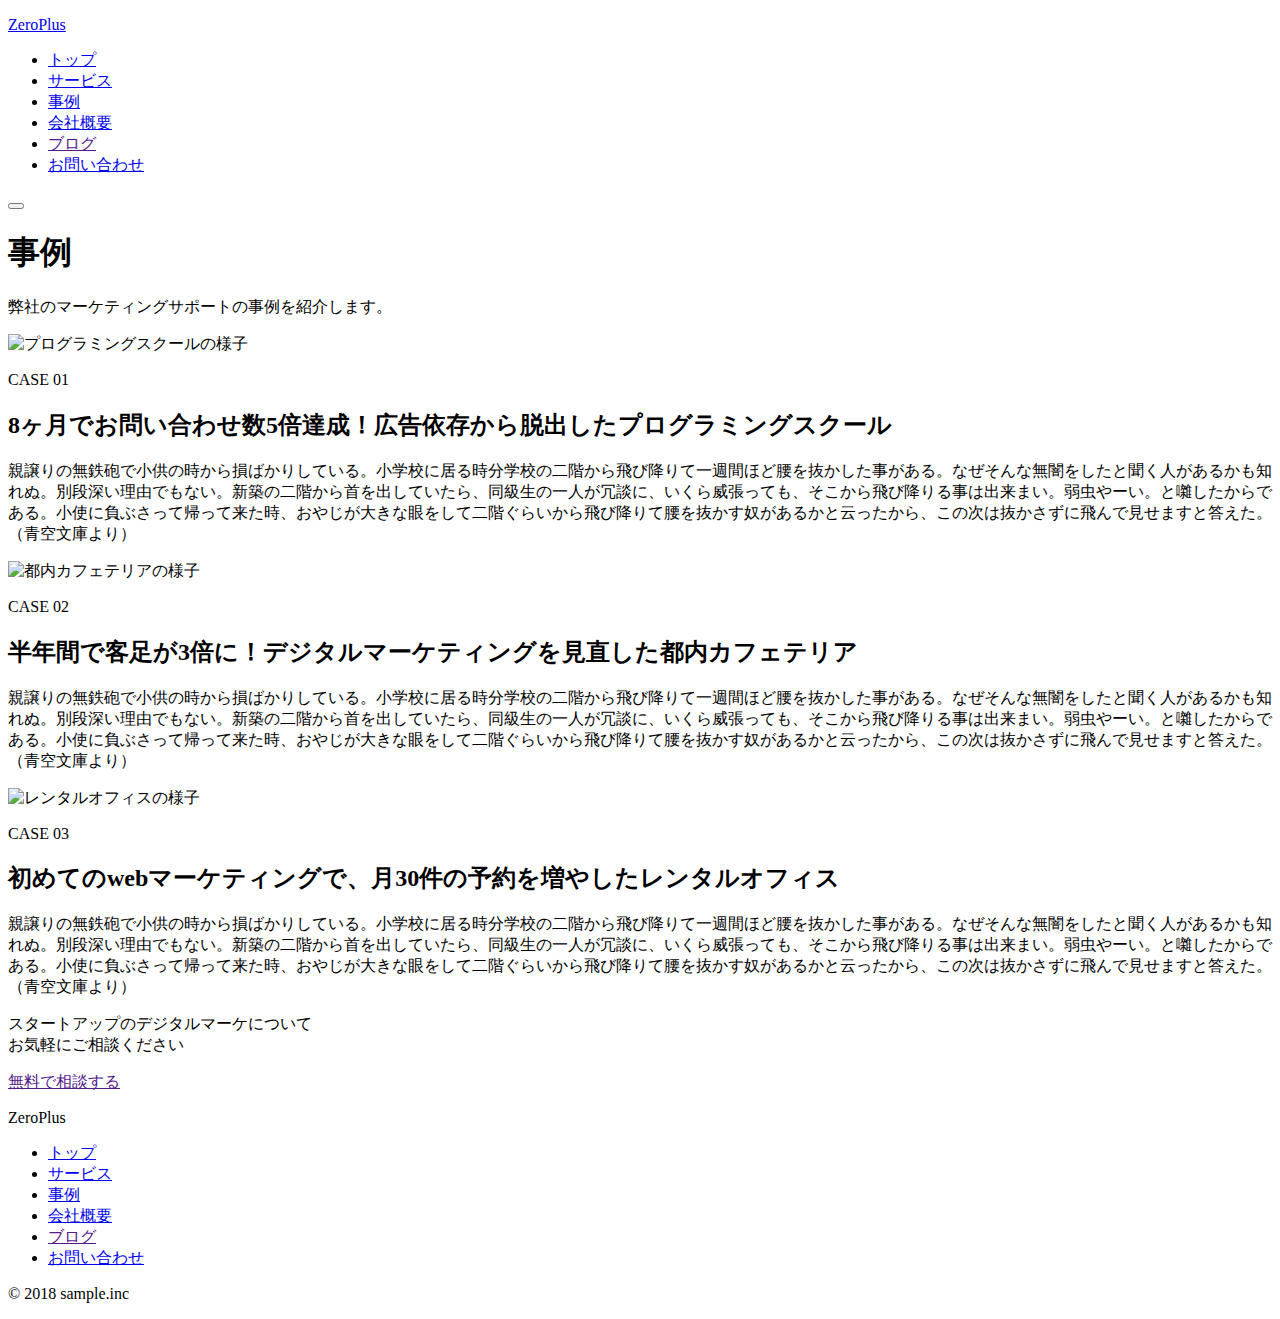
==== case.html @ 6a93fd20 "Add files via upload" ====
<!DOCTYPE html>
<html lang="ja">
  <head>
    <meta charset="utf-8" />
    <meta name="viewport" content="width=device-width,initial-scale=1" />
    <title>事例|ZeroPlus Corporate</title>
    <meta
      name="description"
      content="弊社のマーケティングサポートの事例を紹介します。"
    />
    <meta name="format-detection" content="telephone=no" />

    <!-- favicon/webclipicon -->
    <link rel="icon" href="favicon.png" type="image/png" />
    <link rel="icon" href="favicon.svg" type="image/svg+xml" />
    <link rel="apple-touch-icon" href="favicon.png" />

    <!-- ogp -->
    <meta property="og:site_name" content="ZeroPlus Corporate" />
    <meta
      property="og:url"
      content="https://zero-plus.io/lesson/ogp/hp_ogp.jpg"
    />
    <meta property="og:type" content="article" />
    <meta property="og:title" content="事例|ZeroPlus Corporate" />
    <meta
      property="og:description"
      content="弊社のマーケティングサポートの事例を紹介します。"
    />
    <meta
      property="og:image"
      content="https://zero-plus.io/lesson/ogp/hp_ogp.jpg"
    />
    <meta property="og:locale" content="ja_JP" />
    <meta name="twitter:card" content="summary_large_image" />
    <meta
      name="twitter:description"
      content="弊社のマーケティングサポートの事例を紹介します。"
    />
    <meta
      name="twitter:image:src"
      content="https://zero-plus.io/lesson/ogp/hp_ogp.jpg"
    />

    <!-- google fonts -->
    <link rel="preconnect" href="https://fonts.googleapis.com" />
    <link rel="preconnect" href="https://fonts.gstatic.com" crossorigin />
    <link
      href="https://fonts.googleapis.com/css2?family=Noto+Sans+JP:wght@400;700&display=swap"
      rel="stylesheet"
    />

    <!-- css -->
    <link rel="stylesheet" href="css/reset.css" />
    <link rel="stylesheet" href="css/style.css" />
  </head>
  <body>
    <header class="l_header">
      <p class="l_header-logo">
        <a href="index.html" class="l_header-logo_link">ZeroPlus</a>
      </p>
      <nav class="l_header-nav">
        <ul class="l_header-nav_list">
          <li class="l_header-nav_item">
            <a href="index.html" class="l_header-nav_link">トップ</a>
          </li>
          <li class="l_header-nav_item">
            <a href="service.html" class="l_header-nav_link">サービス</a>
          </li>
          <li class="l_header-nav_item">
            <a href="case.html" class="l_header-nav_link">事例</a>
          </li>
          <li class="l_header-nav_item">
            <a href="company.html" class="l_header-nav_link">会社概要</a>
          </li>
          <li class="l_header-nav_item">
            <a href="" class="l_header-nav_link">ブログ</a>
          </li>
          <li class="l_header-nav_item">
            <a href="contact.html" class="l_header-nav_link">お問い合わせ</a>
          </li>
        </ul>
      </nav>
      <button class="m_hamburger">
        <span class="m_hamburger-bar"></span>
        <span class="m_hamburger-bar"></span>
        <span class="m_hamburger-bar"></span>
      </button>
    </header>

    <main class="l_main">
      <div class="m_kv">
        <div class="m_kv-inner l_container-lg">
          <div class="m_kv-box">
            <h1 class="m_kv-title">事例</h1>
            <p class="m_kv-desc">
              弊社のマーケティングサポートの事例を紹介します。
            </p>
          </div>
          <!-- /.m_kv-box -->
        </div>
        <!-- /.m_kv-inner -->
      </div>
      <!-- /.m_kv -->

      <section class="case_section">
        <div class="l_contents">
          <div class="case_section-inner case_section-inner__right">
            <div class="case_section_wrapper">
              <img
                src="img/img_work.jpg"
                width="1016"
                height="814"
                alt="プログラミングスクールの様子"
                class="case_section_img"
              />
            </div>
            <!-- /.case_section_wrapper -->
            <div class="case_section_content">
              <p class="case_section-num">
                <span class="case_section-num_icon"></span>
                CASE 01
              </p>
              <h2 class="case_section_title">
                8ヶ月でお問い合わせ数5倍達成！広告依存から脱出したプログラミングスクール
              </h2>
              <p class="case_section_txt">
                親譲りの無鉄砲で小供の時から損ばかりしている。小学校に居る時分学校の二階から飛び降りて一週間ほど腰を抜かした事がある。なぜそんな無闇をしたと聞く人があるかも知れぬ。別段深い理由でもない。新築の二階から首を出していたら、同級生の一人が冗談に、いくら威張っても、そこから飛び降りる事は出来まい。弱虫やーい。と囃したからである。小使に負ぶさって帰って来た時、おやじが大きな眼をして二階ぐらいから飛び降りて腰を抜かす奴があるかと云ったから、この次は抜かさずに飛んで見せますと答えた。（青空文庫より）
              </p>
            </div>
            <!-- /.case_section_content -->
          </div>
          <!-- /.case_section-inner -->
        </div>
        <!-- /.l_contents -->
      </section>

      <section class="case_section">
        <div class="l_contents">
          <div class="case_section-inner">
            <div class="case_section_wrapper">
              <img
                src="img/img_work02.jpg"
                width="1016"
                height="814"
                alt="都内カフェテリアの様子"
                class="case_section_img"
              />
            </div>
            <!-- /.case_section_wrapper -->
            <div class="case_section_content">
              <p class="case_section-num">
                <span class="case_section-num_icon"></span>
                CASE 02
              </p>
              <h2 class="case_section_title">
                半年間で客足が3倍に！デジタルマーケティングを見直した都内カフェテリア
              </h2>
              <p class="case_section_txt">
                親譲りの無鉄砲で小供の時から損ばかりしている。小学校に居る時分学校の二階から飛び降りて一週間ほど腰を抜かした事がある。なぜそんな無闇をしたと聞く人があるかも知れぬ。別段深い理由でもない。新築の二階から首を出していたら、同級生の一人が冗談に、いくら威張っても、そこから飛び降りる事は出来まい。弱虫やーい。と囃したからである。小使に負ぶさって帰って来た時、おやじが大きな眼をして二階ぐらいから飛び降りて腰を抜かす奴があるかと云ったから、この次は抜かさずに飛んで見せますと答えた。（青空文庫より）
              </p>
            </div>
            <!-- /.case_section_content -->
          </div>
          <!-- /.case_section-inner -->
        </div>
        <!-- /.l_contents -->
      </section>

      <section class="case_section">
        <div class="l_contents">
          <div class="case_section-inner case_section-inner__right">
            <div class="case_section_wrapper">
              <img
                src="img/img_work03.jpg"
                width="1016"
                height="814"
                alt="レンタルオフィスの様子"
                class="case_section_img"
              />
            </div>
            <!-- /.case_section_wrapper -->
            <div class="case_section_content">
              <p class="case_section-num">
                <span class="case_section-num_icon"></span>
                CASE 03
              </p>
              <h2 class="case_section_title">
                初めてのwebマーケティングで、月30件の予約を増やしたレンタルオフィス
              </h2>
              <p class="case_section_txt">
                親譲りの無鉄砲で小供の時から損ばかりしている。小学校に居る時分学校の二階から飛び降りて一週間ほど腰を抜かした事がある。なぜそんな無闇をしたと聞く人があるかも知れぬ。別段深い理由でもない。新築の二階から首を出していたら、同級生の一人が冗談に、いくら威張っても、そこから飛び降りる事は出来まい。弱虫やーい。と囃したからである。小使に負ぶさって帰って来た時、おやじが大きな眼をして二階ぐらいから飛び降りて腰を抜かす奴があるかと云ったから、この次は抜かさずに飛んで見せますと答えた。（青空文庫より）
              </p>
            </div>
            <!-- /.case_section_content -->
          </div>
          <!-- /.case_section-inner -->
        </div>
        <!-- /.l_contents -->
      </section>

      <div class="m_cta">
        <div class="m_cta_box">
          <p class="m_cta_txt">
            スタートアップのデジタルマーケについて<br />
            お気軽にご相談ください
          </p>
          <div class="m_cta_btn-wrapper">
            <a href="" class="m_btn m_btn__mail"> 無料で相談する</a>
          </div>
          <!-- /.m_cta_btn-wrapper -->
        </div>
        <!-- /.m_cta_bo -->
      </div>
      <!-- /.m_cta -->
    </main>

    <footer class="l_footer">
      <p class="l_footer_logo">ZeroPlus</p>
      <ul class="l_footer_list">
        <li class="l_footer_item">
          <a href="index.html" class="l_footer_link">トップ</a>
        </li>
        <li class="l_footer_item">
          <a href="service.html" class="l_footer_link">サービス</a>
        </li>
        <li class="l_footer_item">
          <a href="case.html" class="l_footer_link">事例</a>
        </li>
        <li class="l_footer_item">
          <a href="company.html" class="l_footer_link">会社概要</a>
        </li>
        <li class="l_footer_item">
          <a href="" class="l_footer_link">ブログ</a>
        </li>
        <li class="l_footer_item">
          <a href="contact.html" class="l_footer_link">お問い合わせ</a>
        </li>
      </ul>
      <p class="l_footer-copyright">&copy; 2018 sample.inc</p>
    </footer>
  </body>
</html>
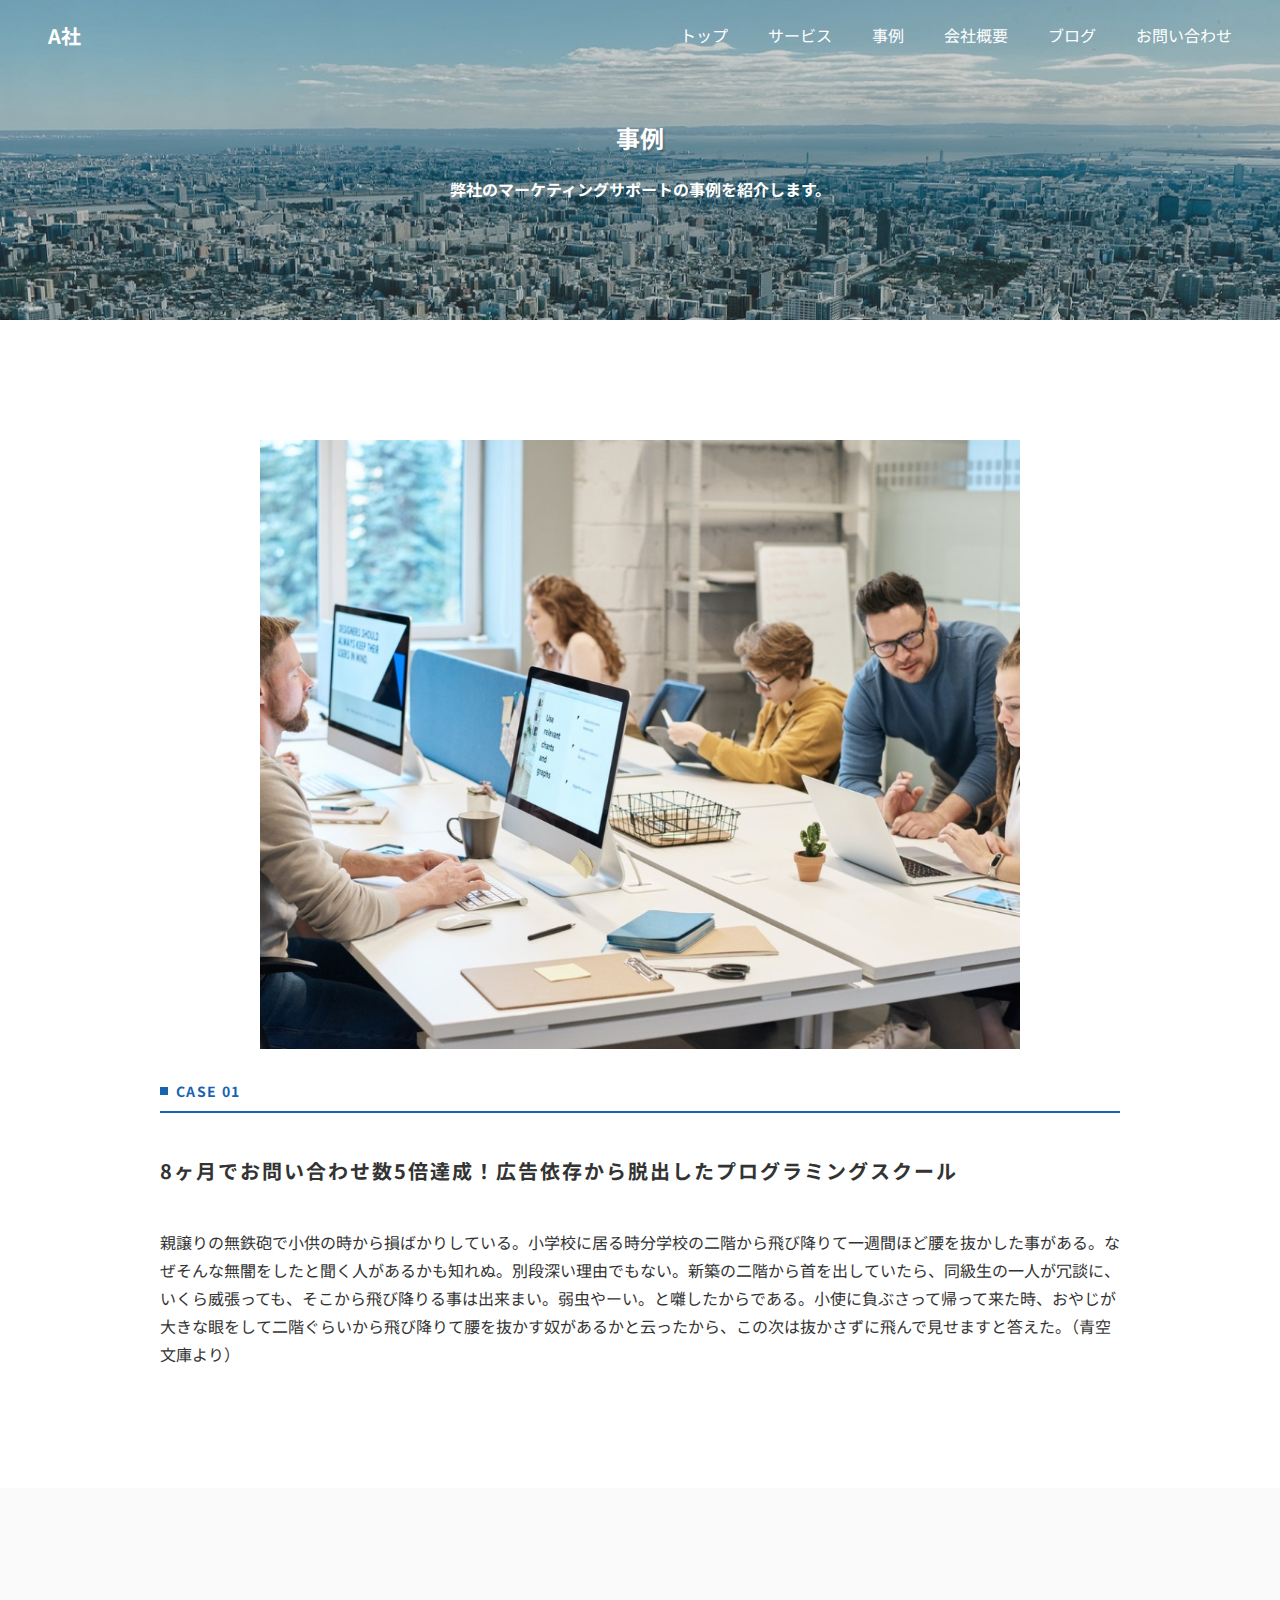
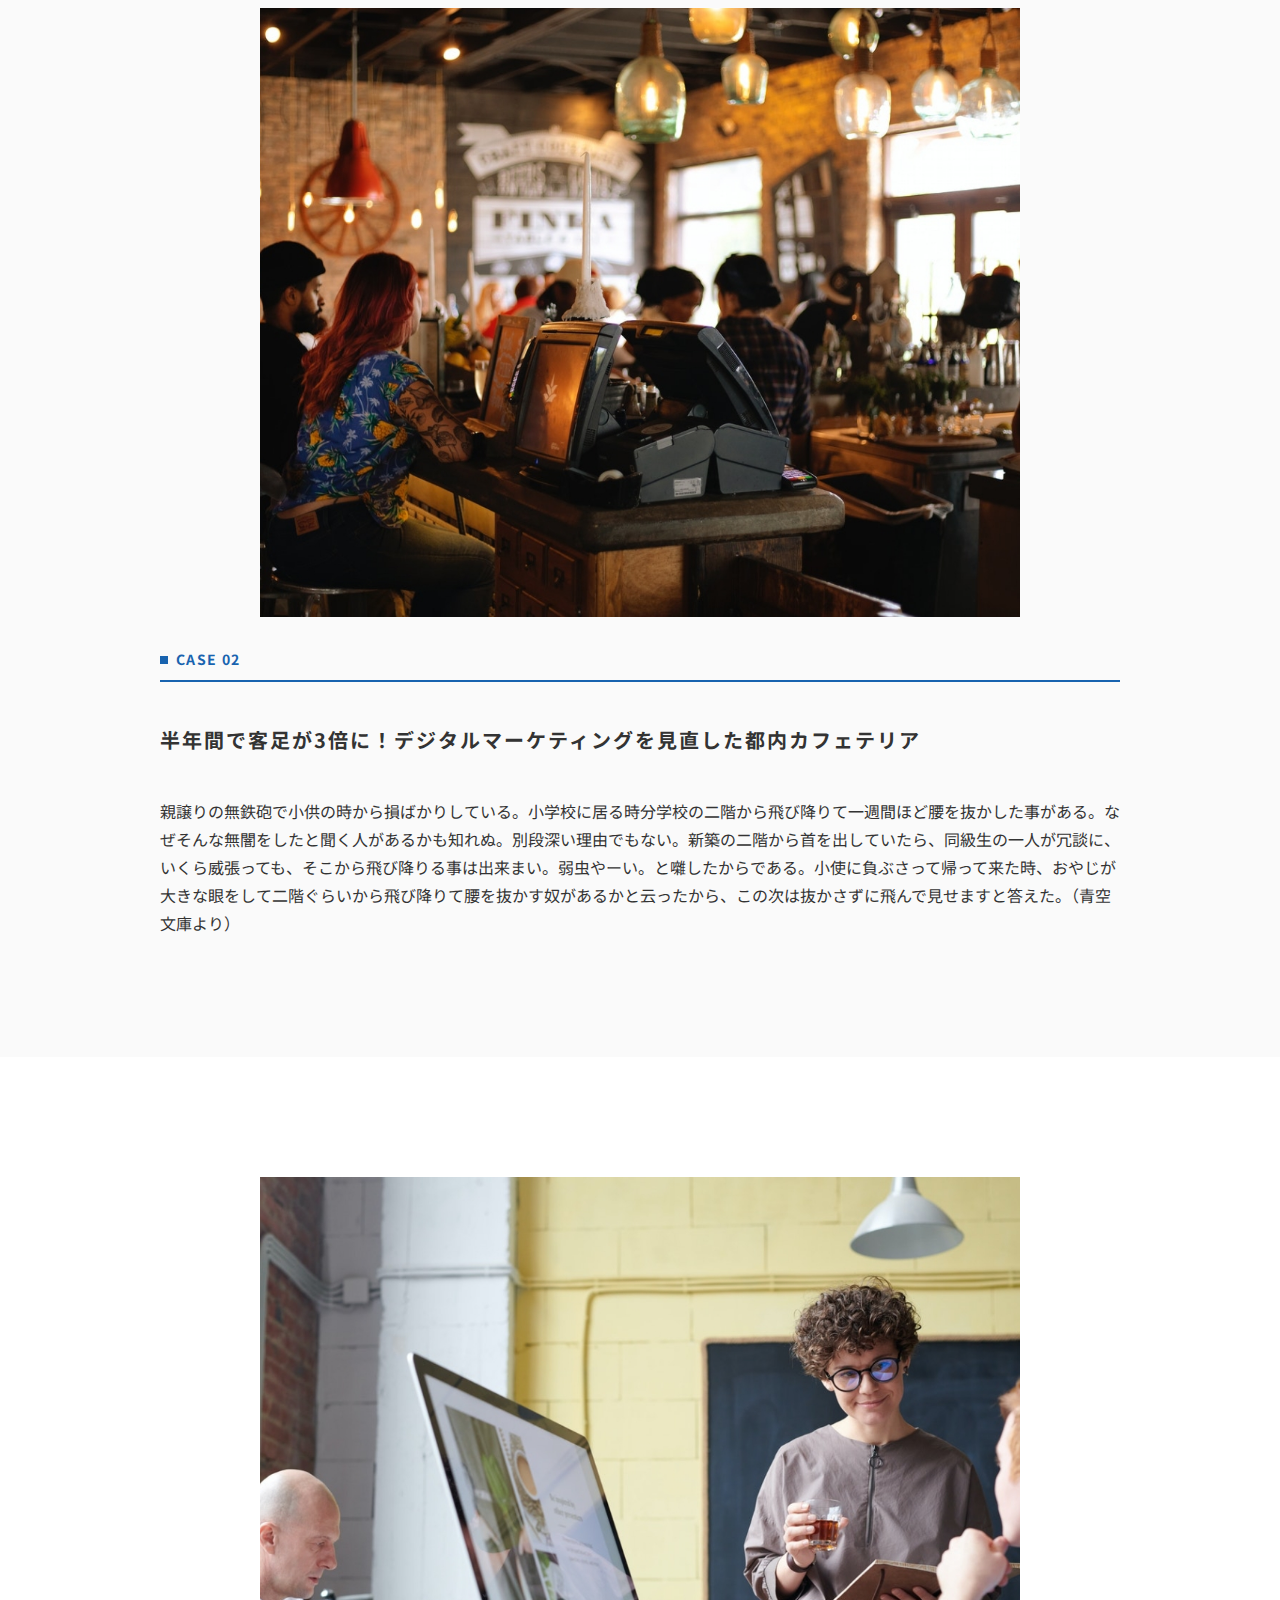
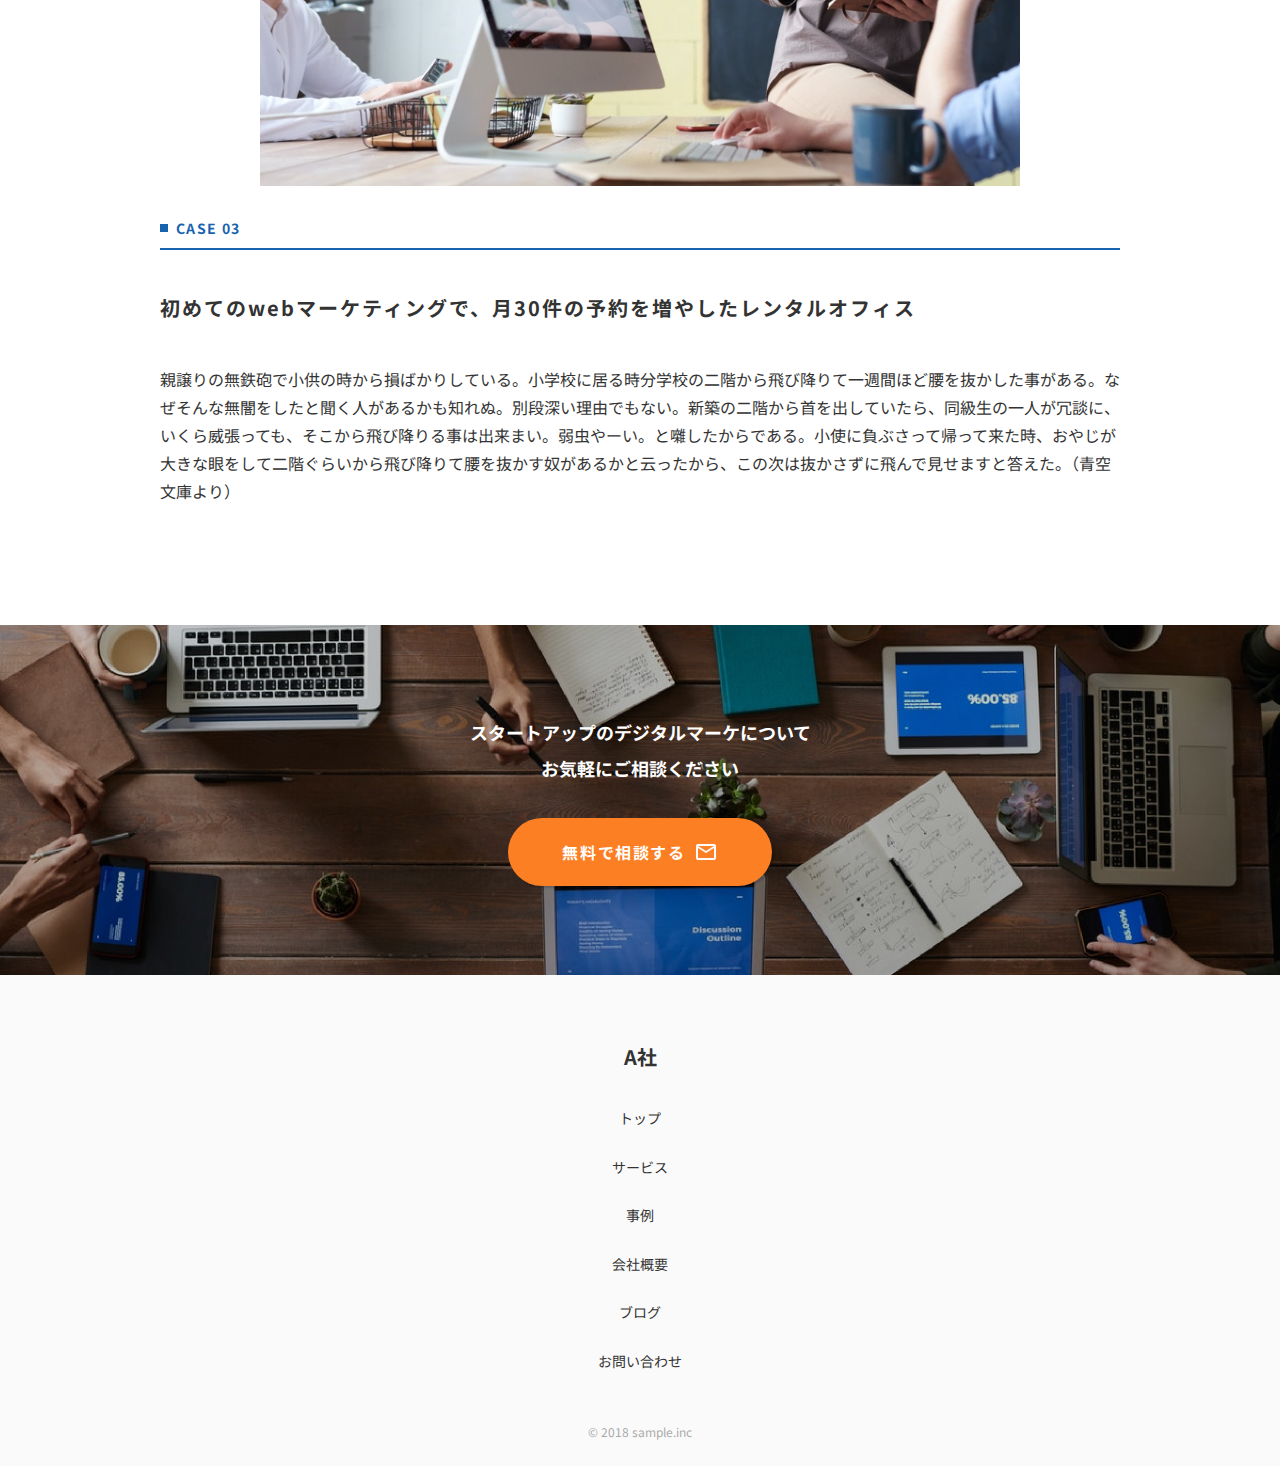
==== commit befc4ab0: "Update case.html" ====
--- a/case.html
+++ b/case.html
@@ -57,7 +57,7 @@
   <body>
     <header class="l_header">
       <p class="l_header-logo">
-        <a href="index.html" class="l_header-logo_link">ZeroPlus</a>
+        <a href="index.html" class="l_header-logo_link">A社</a>
       </p>
       <nav class="l_header-nav">
         <ul class="l_header-nav_list">
@@ -216,7 +216,7 @@
     </main>
 
     <footer class="l_footer">
-      <p class="l_footer_logo">ZeroPlus</p>
+      <p class="l_footer_logo">A社</p>
       <ul class="l_footer_list">
         <li class="l_footer_item">
           <a href="index.html" class="l_footer_link">トップ</a>
--- a/css/style.css
+++ b/css/style.css
@@ -0,0 +1,1087 @@
+@charset "UTF-8";
+
+:root {
+  /* 色管理用の変数 */
+  --black-color: #333;
+  --white-color: #fff;
+  --gray-color: #aaa;
+  --gray-color02: #fafafa;
+  --primary-color: #1863af;
+  --accent-color: #fc7f24;
+}
+
+:root {
+  /* コンテンツ幅管理用の変数 */
+  --content-width-sm: 760px;
+  --content-width: 960px;
+  --content-width-lg: 1088px;
+}
+
+:root {
+  /* z-index管理用の変数 */
+  --z-index-back: -1;
+  --z-index-default: 1;
+  --z-index-page-top: 50;
+  --z-index-header: 100;
+  --z-index-menu: 150;
+}
+
+/* ---------- base ---------- */
+body {
+  color: var(--black-color);
+  font-size: 16px;
+  font-family: "Noto Sans JP", sans-serif;
+  line-height: 1.75;
+}
+
+/* ---------- utility ---------- */
+
+
+
+/* ---------- layout ---------- */
+
+.l_container-sm,
+.l_container,
+.l_container-lg {
+  width: 100%;
+  padding: 0 16px;
+  margin: 0 auto;
+}
+
+.l_container-sm {
+  max-width: calc(var(--content-width-sm) + 32px);
+}
+
+.l_container {
+  max-width: calc(var(--content-width) + 32px);
+}
+
+.l_container-lg {
+  max-width: calc(var(--content-width-lg) + 32px);
+}
+
+.l_contents {
+  padding: 120px 0;
+}
+
+.l_header {
+  height: 70px;
+  width: 100%;
+  padding: 0 16px;
+  display: flex;
+  justify-content: space-between;
+  align-items: center;
+  position: absolute;
+  top: 0;
+  left: 0;
+  z-index: var(--z-index-default);
+}
+
+@media screen and (min-width: 1080px) {
+	.l_header {
+		padding: 0 48px;
+	}
+}
+
+.l_header-logo {
+  font-size: 20px;
+  font-weight: bold;
+  color: var(--white-color);
+}
+
+.l_header-nav {
+  opacity: 0;
+  pointer-events: none;
+}
+@media screen and (min-width: 1080px) {
+  .l_header-nav {
+    opacity: 1;
+    pointer-events: auto;
+    
+  }
+}
+
+@media screen and (min-width: 1080px) {
+  .l_header-nav_list {
+   display: flex;
+   align-items: center;
+   gap: 0 40px;
+  
+  }
+}
+
+.l_header-nav_item {
+  text-align: center;
+  font-size: 16px;
+  font-weight: bold;
+}
+@media screen and (min-width: 1080px) {
+  .l_header-nav_item {
+    color: var(--white-color);
+    font-size: 16px;
+    font-weight: normal;
+  }
+}
+
+
+
+
+
+.l_header-nav_item:not(:first-child) {
+  margin-top: 40px;
+}
+
+@media screen and (min-width: 768px) {
+	.l_header-nav_item:not(:first-child) {
+		margin-top: 0;
+	}
+}
+.l_footer {
+  padding: 64px 0 24px;
+  text-align: center;
+  background: var(--gray-color02);
+}
+
+.l_footer_logo {
+  font-size: 20px;
+  font-weight: bold;
+}
+
+.l_footer_list {
+  margin-top: 32px;
+}
+
+.l_footer_item {
+  font-size: 14px;
+}
+
+.l_footer_item:not(:first-child) {
+  margin-top: 24px;
+}
+
+.l_footer-copyright {
+  font-size: 12px;
+  color: var(--gray-color);
+  margin-top: 48px;
+}
+
+/* ---------- module ---------- */
+
+.m_btn {
+  width: 100%;
+  height: 100%;
+  border-radius: 100vh;
+  display: flex;
+  align-items: center;
+  justify-content: center;
+  transition: 0.3s;
+  box-shadow: 2px 2px 2px rgba(0, 0, 0, 0.16);
+  color: var(--white-color);
+  font-weight: bold;
+  letter-spacing: 0.1em;
+  overflow: hidden;
+}
+
+.m_btn:hover {
+  opacity: 0.9;
+}
+
+.m_btn_input {
+  width: 100%;
+  height: 100%;
+  text-align: center;
+  cursor: pointer;
+}
+
+.m_btn__mail {
+  background-color: var(--accent-color);
+}
+
+.m_btn__mail::after {
+  content: url(../img/btn_email.svg);
+  width: 24px;
+  height: 24px;
+  margin-left: 8px;
+}
+
+.m_btn__right-arrow {
+  background: var(--primary-color);
+  position: relative;
+}
+
+.m_btn__right-arrow::after {
+  content: "";
+  position: absolute;
+  right: 30px;
+  top: 50%;
+  transform: translateY(-50%);
+  border-top: 6px solid transparent;
+  border-left: 6px solid var(--white-color);
+  border-bottom: 6px solid transparent;
+}
+
+.m_section-title {
+  position: relative;
+}
+
+.m_section-title::before,
+.m_section-title::after {
+  content: "";
+  position: absolute;
+  top: 50%;
+  transform: translateY(-50%);
+  height: 2px;
+  width: 24px;
+  background: var(--primary-color);
+}
+
+@media screen and (min-width: 1200px){
+  .m_section-title::before,
+.m_section-title::after {
+  width: 280px;
+}
+}
+
+.m_section-title::before {
+  left: 0;
+}
+
+.m_section-title::after {
+  right: 0;
+}
+
+.m_section-title_main {
+  font-size: 20px;
+  font-weight: bold;
+  margin-top: 16px;
+  line-height: 2;
+  text-align: center;
+}
+@media screen and (min-width: 1200px){
+  .m_section-title_main{
+    font-size: 24px;
+  }
+}
+
+.m_section-title_sub {
+  color: var(--accent-color);
+  letter-spacing: 0.3em;
+  text-align: center;
+}
+
+@media screen and (min-width: 1200px){
+  .m_section-title_sub{
+    font-size: 16px;
+  }
+}
+
+.m_cta {
+  height: 350px;
+  background: linear-gradient(rgba(0, 0, 0, 0.2), rgba(0, 0, 0, 0.3)),
+    url(../img/bg_cta.jpg) no-repeat center / cover;
+  display: flex;
+  position: relative;
+}
+
+.m_cta_box {
+  position: relative;
+  margin: auto;
+  text-align: center;
+}
+
+.m_cta_txt {
+  font-size: 18px;
+  font-weight: bold;
+  line-height: 2;
+  color: var(--white-color);
+}
+
+.m_cta_btn-wrapper {
+  width: 264px;
+  height: 68px;
+  margin: 32px auto 0;
+}
+
+.m_hamburger {
+  width: 30px;
+  height: 22px;
+  position: relative;
+  z-index: var(--z-index-menu);
+}
+@media screen and (min-width:1080px){
+  .m_hamburger{
+   
+   display: none;
+  }
+}
+
+.m_hamburger-bar {
+  width: 100%;
+  height: 2px;
+  display: block;
+  position: absolute;
+  background: var(--black-color);
+  left: 50%;
+  transition: 0.3s;
+}
+
+.m_hamburger-bar:first-child {
+  top: 0;
+  transform: translate(-50%, 0);
+}
+
+.m_hamburger-bar:nth-child(2) {
+  top: 50%;
+  transform: translate(-50%, -50%);
+}
+
+.m_hamburger-bar:last-child {
+  top: 100%;
+  transform: translate(-50%, -100%);
+}
+
+.m_kv {
+  height: 320px;
+  background: linear-gradient(rgba(51, 51, 51, 0.24), rgba(51, 51, 51, 0.24)),
+    url(../img/bg_kv.jpg) center 22% / cover;
+  position: relative;
+}
+
+.m_kv-box {
+  position: absolute;
+  top: 50%;
+  left: 50%;
+  transform: translate(-50%, -50%);
+  text-align: center;
+  width: 80%;
+}
+
+.m_kv-title {
+  font-size: 24px;
+  font-weight: bold;
+  color: var(--white-color);
+  text-shadow: 2px 2px 2px rgba(0, 0, 0, 0.16);
+}
+
+.m_kv-desc {
+  font-weight: bold;
+  color: var(--white-color);
+  margin-top: 16px;
+}
+
+/* ---------- .top_kv ---------- */
+
+.top_kv {
+  height: 100vh;
+  max-height: 800px;
+  background: linear-gradient(rgba(51, 51, 51, 0.2), rgba(51, 51, 51, 0.2)),
+    url(../img/bg_kv.jpg) center top / cover;
+}
+
+
+.top_kv-inner {
+  position: relative;
+  height: 100%;
+}
+
+.top_kv_box {
+  position: absolute;
+  top: 50%;
+  left: 50%;
+  transform: translate(-50%, -50%);
+  text-align: center;
+  white-space: nowrap;
+}
+@media screen and (min-width: 1200px) {
+	.top_kv_box {
+		left: 0px;
+    
+    text-align: left;
+    transform: translate(0, -50%);
+	}
+}
+.top_kv_copy {
+  font-size: 25px;
+  font-weight: bold;
+  color: var(--white-color);
+  text-shadow: 2px 2px 2px rgba(0, 0, 0, 0.16);
+}
+
+@media screen and (min-width: 1200px) {
+	.top_kv_copy {
+		font-size: 48px;
+    letter-spacing: -0.02em;
+	}
+}
+.top_kv_sub-copy {
+  margin-top: 16px;
+  font-weight: bold;
+  color: var(--white-color);
+}
+@media screen and (min-width: 1200px) {
+	.top_kv_sub-copy {
+		font-size: 18px;
+	}
+}
+.top_kv_btn-wrapper {
+  width: 264px;
+  height: 60px;
+  margin: 40px auto 0;
+}
+
+@media screen and (min-width: 1200px) {
+	.top_kv_btn-wrapper {
+		margin: 64px 0 0;
+	}
+	}
+
+
+/* ---------- .top_kv-scroll ---------- */
+
+.top_kv-scroll {
+  position: absolute;
+  bottom: 40px;
+  left: 50%;
+  transform: translateX(-50%);
+}
+
+.top_kv-scroll_txt {
+  font-size: 12px;
+  font-weight: bold;
+  color: var(--white-color);
+}
+
+.top_kv-scroll_arrow {
+  width: 40px;
+  height: 40px;
+  display: flex;
+  justify-content: center;
+  align-items: center;
+  border-radius: 50%;
+  margin: 8px auto 0;
+  border: 1px solid var(--white-color);
+  color: var(--white-color);
+}
+
+/* ---------- .top_problem ---------- */
+
+.top_problem_posts {
+  margin: 48px auto 0;
+  max-width: var(--content-width-sm);
+}
+
+@media screen and (min-width: 1200px) {
+	.top_problem_posts  {
+		display: flex;
+    align-items: center;
+    max-width: 100%;
+    justify-content: space-between;
+	}
+}
+
+/* ---------- .top_problem-post ---------- */
+
+.top_problem-post:not(:first-child) {
+  margin-top: 48px;
+}
+
+@media screen and (min-width: 1200px) {
+	/* .top_problem_posts:not(:first-child){
+		margin-top: 0;
+	} */
+
+  .top_problem-post:not(:first-child) {
+    margin-top: 0;
+  }
+}
+@media screen and (min-width: 1200px) {
+	.top_problem-post {
+	   width: 352px;
+	}
+}
+
+.top_problem-post_title {
+  font-size: 18px;
+  font-weight: bold;
+  letter-spacing: 0.1em;
+  text-align: center;
+  margin-top: 24px;
+}
+
+.top_problem-post_txt {
+  margin-top: 24px;
+  line-height: 2;
+}
+
+/* ---------- .top_suggestion ---------- */
+
+.top_suggestion {
+  height: 344px;
+  background: var(--primary-color);
+  position: relative;
+  display: flex;
+}
+
+.top_suggestion::after {
+  content: "";
+  position: absolute;
+  left: 50%;
+  bottom: 0;
+  transform: translate(-50%, 100%);
+  border-top: 30px solid var(--primary-color);
+  border-right: 32.5px solid transparent;
+  border-left: 32.5px solid transparent;
+}
+
+.top_suggestion_txt {
+  font-size: 20px;
+  font-weight: bold;
+  line-height: 2;
+  text-align: center;
+  color: var(--white-color);
+  margin: auto;
+  padding: 0 16px;
+}
+
+/* ---------- .top_service ---------- */
+
+.top_service_list {
+  display: flex;
+  justify-content: center;
+  flex-wrap: wrap;
+  margin-top: 80px;
+  gap: 48px 24px;
+}
+
+@media screen and (min-width: 1200px) {
+  .top_service_list {
+    gap:80px 16px ;
+    
+    }
+  }
+.top_service_item {
+  text-align: center;
+  width: calc((100% - 24px) / 2);
+}
+@media screen and (min-width: 1200px) {
+  .top_service_item {
+    
+    width: 260px;
+
+
+    }
+  }
+  
+.top_service_img {
+  width: 80px;
+  height: 80px;
+}
+
+.top_service_txt {
+  margin-top: 24px;
+  font-weight: bold;
+  letter-spacing: 0.1em;
+}
+
+.top_service_btn-wrapper {
+  margin: 80px auto 0;
+  max-width: 344px;
+  height: 56px;
+}
+
+/* ---------- .top_success ---------- */
+
+.top_success {
+  background: var(--gray-color02);
+}
+
+@media screen and (min-width: 1200px) {
+.top_success {
+  background: var(--gray-color02);
+}
+}
+
+.top_success_list {
+  margin-top: 80px;
+}
+
+@media screen and (min-width: 1200px) {
+  .top_success_list {
+    display: flex;
+    justify-content: center;
+
+  }
+}
+
+.top_success_item {
+  padding: 48px 16px;
+  background: var(--white-color);
+}
+
+@media screen and (min-width: 1200px) {
+  .top_success_item{
+    width: 352px;
+    gap: 16px;
+    }
+  }
+
+.top_success_item:not(:first-child) {
+  margin-top: 32px;
+}
+@media screen and (min-width: 1200px) {
+  .top_success_item:not(:first-child) {
+    margin-top: 0;
+  }
+}
+
+.top_success-inner {
+  margin: 0 auto;
+  max-width: var(--content-width-sm);
+}
+
+.top_success_img-wrapper {
+  margin-top: 32px;
+}
+
+.top_success_desc {
+  font-size: 18px;
+  font-weight: bold;
+  line-height: 2;
+  letter-spacing: 0.1em;
+  margin-top: 32px;
+}
+
+.top_success-num {
+  font-size: 14px;
+  color: var(--primary-color);
+  letter-spacing: 0.1em;
+  font-weight: bold;
+  padding-bottom: 8px;
+  position: relative;
+  border-bottom: 2px solid var(--primary-color);
+  line-height: 1;
+  display: flex;
+  align-items: center;
+}
+
+.top_success-num_icon {
+  display: block;
+  background: var(--primary-color);
+  width: 8px;
+  height: 8px;
+  margin-right: 8px;
+}
+
+.top_success_btn-wrapper {
+  margin: 165px auto 0;
+  width: 92%;
+  max-width: 344px;
+  height: 56px;
+}
+
+/* ---------- .top_info ---------- */
+
+.top_info__blog {
+  background: var(--gray-color02);
+}
+
+.top_info_img {
+  height: 350px;
+  object-fit: cover;
+}
+
+.top_info_block {
+  position: relative;
+  margin-top: 24px;
+}
+
+.top_info_block::after {
+  content: "";
+  position: absolute;
+  right: 0;
+  top: 50%;
+  transform: translateY(-50%);
+  height: 2px;
+  width: calc(100% - 140px);
+  background: var(--primary-color);
+}
+
+.top_info_title {
+  font-size: 24px;
+  font-weight: bold;
+  letter-spacing: 0.1em;
+  margin-top: 8px;
+}
+
+.top_info_title-sub {
+  color: var(--accent-color);
+  letter-spacing: 0.3em;
+}
+
+.top_info_txt {
+  margin-top: 64px;
+  line-height: 2;
+}
+
+.top_info_btn-wrapper {
+  margin: 64px auto 0;
+  max-width: 344px;
+  height: 56px;
+}
+
+/* ---------- .service_menu ---------- */
+
+.service_menu_message {
+  font-size: 18px;
+  font-weight: bold;
+  text-align: center;
+}
+
+.service_menu_message__big {
+  font-size: 24px;
+  background: linear-gradient(transparent 75%, var(--accent-color) 25%);
+}
+
+.service_menu_desc {
+  font-size: 12px;
+  margin-top: 64px;
+  text-align: center;
+}
+
+.service_menu_txt {
+  font-size: 12px;
+  margin-top: 16px;
+  text-align: center;
+}
+
+.service_menu_wrapper {
+  margin-top: 40px;
+  width: 100%;
+  overflow-x: scroll;
+}
+
+.service_menu_list {
+  width: 1472px;
+  display: flex;
+  flex-wrap: wrap;
+  gap: 16px 32px;
+}
+
+.service_menu_item {
+  width: 344px;
+  height: 64px;
+}
+
+/* ---------- .service_menu-scroll ---------- */
+
+.service_menu-scroll {
+  margin-top: 40px;
+}
+
+.service_menu-scroll_txt {
+  font-size: 12px;
+  font-weight: bold;
+  color: var(--gray-color);
+  text-align: center;
+}
+
+.service_menu-scroll_arrow {
+  width: 40px;
+  height: 40px;
+  display: flex;
+  justify-content: center;
+  align-items: center;
+  border-radius: 50%;
+  margin: 8px auto 0;
+  border: 1px solid var(--gray-color);
+  color: var(--gray-color);
+}
+
+/* ---------- .service_desc ---------- */
+
+.service_desc_article {
+  padding: 64px 0;
+}
+
+.service_desc_img-wrapper {
+  text-align: center;
+}
+
+.service_desc_img {
+  width: 168px;
+  height: 168px;
+}
+
+.service_desc_title {
+  font-size: 28px;
+  font-weight: bold;
+  text-align: center;
+  margin-top: 24px;
+}
+
+.service_desc_txt {
+  margin-top: 32px;
+}
+
+/* ---------- .service_faq ---------- */
+
+.service_faq {
+  background: var(--gray-color02);
+}
+
+.service_faq_wrapper {
+  padding-top: 80px;
+}
+
+.service_faq_button {
+  background: var(--white-color);
+  width: 100%;
+  box-shadow: 2px 2px 2px rgba(170, 170, 170, 0.16);
+  padding: 32px 16px;
+  display: flex;
+  justify-content: space-between;
+  align-items: center;
+}
+
+.service_faq_button:not(:first-child) {
+  margin-top: 16px;
+}
+
+.service_faq_content {
+  display: flex;
+}
+
+.service_faq_content__a {
+  margin-top: 40px;
+}
+
+.service_faq_icon {
+  font-size: 14px;
+  font-weight: bold;
+  padding-right: 16px;
+}
+
+.service_faq_icon__q {
+  color: var(--primary-color);
+}
+
+.service_faq_icon__a {
+  color: var(--accent-color);
+}
+
+.service_faq_txt {
+  font-size: 14px;
+  font-weight: bold;
+  text-align: left;
+  margin-right: 16px;
+}
+
+.service_faq_mark {
+  width: 20px;
+  height: 20px;
+  position: relative;
+  flex-shrink: 0;
+}
+
+.service_faq_mark::after {
+  content: "";
+  position: absolute;
+  top: 50%;
+  left: 50%;
+  transform: translate(-50%, -50%);
+  width: 100%;
+  height: 2px;
+  background: var(--black-color);
+}
+
+.service_faq_mark::before {
+  content: "";
+  position: absolute;
+  top: 50%;
+  left: 50%;
+  transform: translate(-50%, -50%);
+  width: 2px;
+  height: 100%;
+  background: var(--black-color);
+}
+
+.service_faq_mark.is_open::before {
+  opacity: 0;
+}
+
+/* ---------- .case_section ---------- */
+
+.case_section:nth-of-type(even) {
+  background: var(--gray-color02);
+}
+
+.case_section_wrapper {
+  max-width: var(--content-width-sm);
+  margin: 0 auto;
+}
+
+.case_section_img {
+  max-width: var(--content-width);
+}
+
+.case_section_content {
+  width: 92%;
+  max-width: var(--content-width);
+  margin: 30px auto 0;
+}
+
+.case_section_title {
+  font-size: 20px;
+  font-weight: bold;
+  letter-spacing: 0.1em;
+  margin-top: 40px;
+}
+
+.case_section_txt {
+  margin-top: 40px;
+}
+
+/* ---------- .case_section-num ---------- */
+
+.case_section-num {
+  color: var(--primary-color);
+  position: relative;
+  padding-bottom: 8px;
+  border-bottom: 2px solid var(--primary-color);
+  font-size: 14px;
+  font-weight: bold;
+  letter-spacing: 0.1em;
+  display: flex;
+  align-items: center;
+}
+
+.case_section-num_icon {
+  display: block;
+  background: var(--primary-color);
+  width: 8px;
+  height: 8px;
+  margin-right: 8px;
+}
+
+/* ---------- .company_section ---------- */
+
+.company_section:nth-of-type(2) {
+  background: var(--gray-color02);
+}
+
+.company_section_title {
+  font-size: 20px;
+  font-weight: bold;
+  padding-left: 20px;
+  border-left: 8px solid var(--primary-color);
+}
+
+.company_section_img-wrapper {
+  margin-top: 24px;
+}
+
+.company_section_txt {
+  margin-top: 32px;
+}
+
+.company_section_table {
+  margin-top: 24px;
+}
+
+.company_section_tr:nth-child(even) {
+  background: var(--gray-color02);
+}
+
+.company_section_th {
+  font-weight: bold;
+  width: 124px;
+  padding: 16px 0 16px 8px;
+  position: relative;
+}
+
+.company_section_th::after {
+  content: "";
+  position: absolute;
+  right: 0;
+  top: 50%;
+  transform: translateY(-50%);
+  height: 2px;
+  width: 40px;
+  background: var(--primary-color);
+}
+
+.company_section_td {
+  font-size: 15px;
+  padding: 16px 8px 16px 32px;
+}
+
+/* ---------- contact ---------- */
+.contact_form_heading {
+  font-weight: bold;
+  position: relative;
+}
+
+.contact_form_heading:not(:first-child) {
+  margin-top: 32px;
+}
+
+.contact_form_example {
+  color: var(--gray-color);
+  font-size: 12px;
+  font-weight: normal;
+  margin-left: 16px;
+}
+
+.contact_form_detail {
+  margin-top: 16px;
+}
+
+.contact_form_input {
+  width: 100%;
+  height: 40px;
+  border: 1px solid var(--gray-color);
+  border-radius: 4px;
+  padding: 0 8px;
+}
+
+.contact_form_required {
+  font-size: 12px;
+  font-weight: bold;
+  padding: 0 8px;
+  display: flex;
+  justify-content: center;
+  align-items: center;
+  background: var(--accent-color);
+  color: var(--white-color);
+  position: absolute;
+  right: 0;
+  top: 50%;
+  transform: translateY(-50%);
+}
+
+.contact_form_radio-item {
+  display: flex;
+  align-items: center;
+  margin-top: 16px;
+}
+
+.contact_form_label {
+  font-size: 12px;
+  font-weight: bold;
+  padding-left: 10px;
+}
+
+.contact_form_textarea {
+  width: 100%;
+  height: 250px;
+  border: 1px solid var(--gray-color);
+  border-radius: 4px;
+  padding: 8px 16px;
+  resize: none;
+}
+
+.contact_form_btn-wrapper {
+  max-width: 344px;
+  height: 64px;
+  margin: 80px auto 0;
+}
